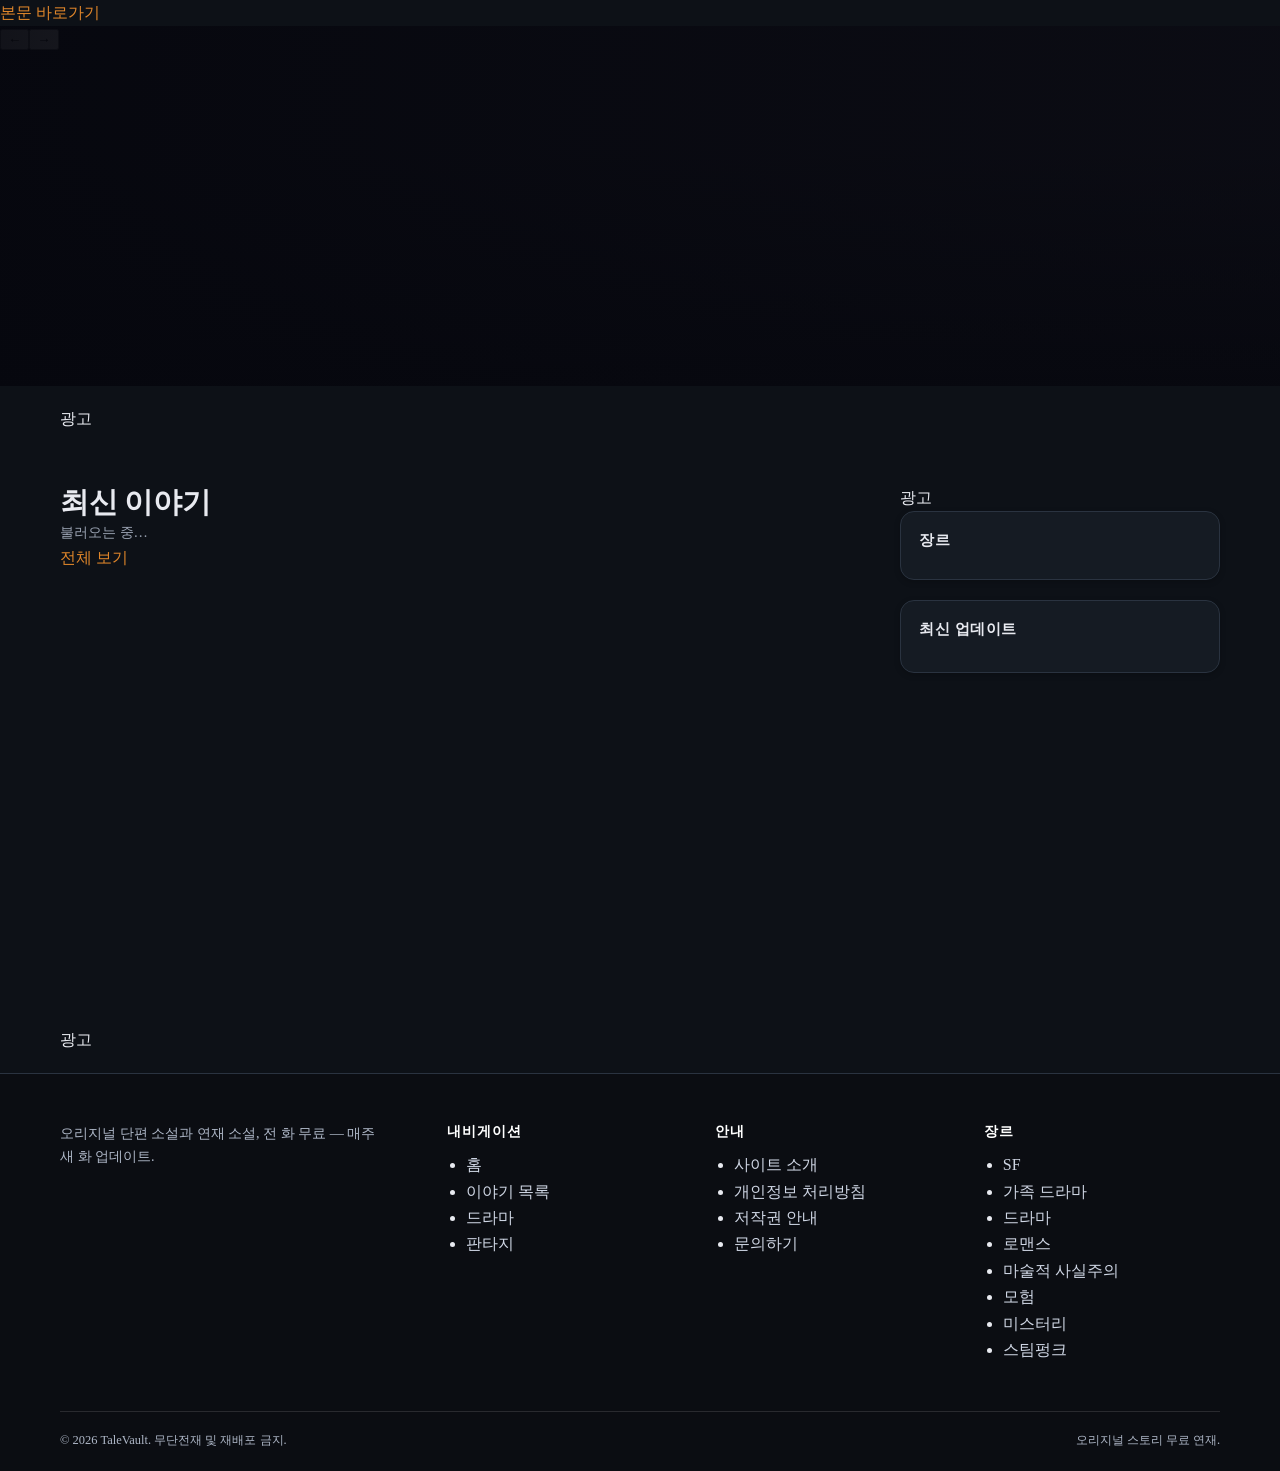
==== index.html @ a859aac4 "Add files via upload" ====
<!DOCTYPE html>
<html lang="ko">
<head>
<meta charset="utf-8">
<meta name="viewport" content="width=device-width, initial-scale=1">
<title>TaleVault — 오리지널 이야기 무료 연재</title>
<meta name="description" content="TaleVault는 오리지널 단편 소설과 연재 소설을 모은 독립 도서관입니다. 모든 작품은 TaleVault를 위해 집필되어 이곳에서 먼저, 전 화 무료로 공개됩니다.">
<meta name="keywords" content="talevault, talevault.mkm.fan, 무료 소설, 단편 소설, 연재 소설, 이야기 읽기, 오리지널 스토리">
<link rel="canonical" href="https://talevault.mkm.fan/index.html">
<link rel="alternate" hreflang="ko" href="https://talevault.mkm.fan/index.html">
<meta name="robots" content="index, follow, max-image-preview:large">
<meta property="og:type" content="website">
<meta property="og:site_name" content="TaleVault">
<meta property="og:title" content="TaleVault — 오리지널 이야기 무료 연재">
<meta property="og:description" content="TaleVault는 오리지널 단편 소설과 연재 소설을 모은 독립 도서관입니다. 모든 작품은 TaleVault를 위해 집필되어 이곳에서 먼저, 전 화 무료로 공개됩니다.">
<meta property="og:url" content="https://talevault.mkm.fan/index.html">
<meta property="og:locale" content="ko_KR">
<meta name="twitter:card" content="summary_large_image">
<meta name="twitter:title" content="TaleVault — 오리지널 이야기 무료 연재">
<meta name="twitter:description" content="TaleVault는 오리지널 단편 소설과 연재 소설을 모은 독립 도서관입니다. 모든 작품은 TaleVault를 위해 집필되어 이곳에서 먼저, 전 화 무료로 공개됩니다.">
<link rel="icon" type="image/png" href="/favicon.png">
<link rel="preconnect" href="https://pagead2.googlesyndication.com" crossorigin>
<link rel="stylesheet" href="/assets/css/mkm.css">
<script>window.mkmPageAds = { header: false, sidebar: false, inReader: false, footer: false };</script>
<script type="application/ld+json">{"@context": "https://schema.org", "@graph": [{"@type": "WebSite", "name": "TaleVault", "url": "https://talevault.mkm.fan", "inLanguage": "ko", "potentialAction": {"@type": "SearchAction", "target": "https://talevault.mkm.fan/search.html?s={query}", "query-input": "required name=query"}}, {"@type": "ItemList", "name": "최신 이야기", "itemListOrder": "https://schema.org/ItemListOrderDescending", "itemListElement": [{"@type": "ListItem", "position": 1, "url": "https://talevault.mkm.fan/story.html?id=lighthouse-worlds-end", "name": "세상 끝의 등대"}, {"@type": "ListItem", "position": 2, "url": "https://talevault.mkm.fan/story.html?id=clockwork-sparrow", "name": "태엽 참새"}, {"@type": "ListItem", "position": 3, "url": "https://talevault.mkm.fan/story.html?id=tea-shop-marigold", "name": "마리골드 골목의 마지막 다방"}, {"@type": "ListItem", "position": 4, "url": "https://talevault.mkm.fan/story.html?id=static-between-stars", "name": "별 사이의 잡음"}, {"@type": "ListItem", "position": 5, "url": "https://talevault.mkm.fan/story.html?id=cartographer-lost-things", "name": "잃어버린 것들의 지도 제작자"}, {"@type": "ListItem", "position": 6, "url": "https://talevault.mkm.fan/story.html?id=winters-borrowed-heart", "name": "겨울이 빌린 심장"}, {"@type": "ListItem", "position": 7, "url": "https://talevault.mkm.fan/story.html?id=ghost-frequency", "name": "유령 주파수"}, {"@type": "ListItem", "position": 8, "url": "https://talevault.mkm.fan/story.html?id=orchard-paper-cranes", "name": "종이 학의 과수원"}]}]}</script>
</head>
<body data-route="home">
<a class="mkm-skip" href="#main">본문 바로가기</a>
<main id="main">
<section class="mkm-hero"><div class="mkm-hero-slides" id="hero-slides"></div><div class="mkm-hero-copy"><div class="mkm-container"><div class="mkm-hero-text" id="hero-text"></div></div></div><div class="mkm-hero-nav"><button id="hero-prev" type="button">←</button><button id="hero-next" type="button">→</button><div class="mkm-hero-dots" id="hero-dots"></div></div></section>
<div class="mkm-ad-slot mkm-ad-header" id="ad-header"><div class="mkm-ad-inner"><span>광고</span></div></div>
<section class="mkm-container mkm-main">
<div class="mkm-layout">
<div class="mkm-main-col">
<section class="mkm-grid-section">
<div class="mkm-home-section-head"><div><h2 class="mkm-title">최신 이야기</h2><p class="mkm-subtitle" id="count-line">불러오는 중…</p></div><a class="mkm-viewall" href="search.html">전체 보기</a></div>
<div class="mkm-grid" id="grid"></div>
</section>
</div>
<aside class="mkm-sidebar">
<div class="mkm-ad-slot mkm-ad-sidebar" id="ad-sidebar"><div class="mkm-ad-inner"><span>광고</span></div></div>
<section class="mkm-widget"><h3 class="mkm-widget-title">장르</h3><ul class="mkm-genre-list" id="sidebar-genres"></ul></section>
<section class="mkm-widget"><h3 class="mkm-widget-title">최신 업데이트</h3><ul class="mkm-updates" id="sidebar-updates"></ul></section>
</aside>
</div>
</section>
<section class="mkm-section"><div class="mkm-container"><div class="mkm-home-feature" id="home-feature"></div></div></section>
<section class="mkm-section"><div class="mkm-container"><div class="mkm-home-reader" id="home-reader"></div></div></section>
<div class="mkm-ad-slot mkm-ad-footer" id="ad-footer"><div class="mkm-ad-inner"><span>광고</span></div></div>
</main>
<footer class="mkm-footer"><div class="mkm-container"><div class="mkm-footer-grid has-four">
<div class="mkm-footer-about"><div class="mkm-logo"><img src="/favicon.png" alt="홈"><span>TaleVault</span></div><p class="mkm-about-text">오리지널 이야기 보관소 — 단편과 연재 소설을 매일 무료로.</p></div>
<div class="mkm-footer-col"><h3>내비게이션</h3><ul><li><a href="/index.html">홈</a></li><li><a href="/search.html">이야기 목록</a></li><li><a href="/search.html?s=%EB%93%9C%EB%9D%BC%EB%A7%88">드라마</a></li><li><a href="/search.html?s=%ED%8C%90%ED%83%80%EC%A7%80">판타지</a></li></ul></div>
<div class="mkm-footer-col"><h3>안내</h3><ul><li><a href="/about.html">사이트 소개</a></li><li><a href="/privacy.html">개인정보 처리방침</a></li><li><a href="/dmca.html">저작권 안내</a></li><li><a href="/contact.html">문의하기</a></li></ul></div>
<div class="mkm-footer-col"><h3>장르</h3><ul class="mkm-footer-genres" id="footer-genres"></ul></div>
</div><div class="mkm-footer-bottom">© 2026 TaleVault. 무단전재 및 재배포 금지. <span>오리지널 스토리 무료 연재.</span></div></div></footer>
<script src="/assets/js/app.js?v=2"></script>
</body>
</html>
---- assets/css/mkm.css ----
/*
Theme Name: TaleVault
Theme URI: https://mkm.fan/
Author: Kashi Ahmer
Description: A fast, responsive one-page manga reading theme with a built-in admin panel, header, footer, logo, favicon, SEO and ad slots.
Version: 2.4.6
Requires at least: 6.0
Tested up to: 6.7
Requires PHP: 7.4
License: GNU General Public License v2 or later
License URI: https://www.gnu.org/licenses/gpl-2.0.html
Text Domain: mkm-manga-pro
Tags: custom-menu, custom-logo, featured-images, translation-ready
Site: MKM.FAN
Copyright (c) 2026 Kashi Ahmer. Licensed under the GNU General Public License v2 or later.
*/

:root{--mkm-accent:#ff7a1a;--mkm-accent-2:#ffb347;--mkm-bg:#0b0d12;--mkm-surface:#12151d;--mkm-surface-2:#1a1f2b;--mkm-border:#262c3a;--mkm-text:#e8eaf0;--mkm-muted:#9aa3b2;--mkm-header:#0b0d12;--mkm-footer:#0b0d12;--mkm-radius:14px;--mkm-container:1240px;--mkm-font:system-ui,-apple-system,"Segoe UI",Roboto,Arial,sans-serif}
*,*::before,*::after{box-sizing:border-box}
html{scroll-behavior:smooth}
body{margin:0;background:var(--mkm-bg);color:var(--mkm-text);font-family:var(--mkm-font);font-size:16px;line-height:1.65;-webkit-font-smoothing:antialiased}
img{max-width:100%;height:auto;display:block}
a{color:var(--mkm-accent);text-decoration:none;transition:color .2s}
a:hover{color:var(--mkm-accent-2)}
h1,h2,h3,h4{margin:0 0 .5em;line-height:1.25;font-weight:800;letter-spacing:-.01em}
p{margin:0 0 1em}
ul,ol{margin:0 0 1em;padding-left:1.2em}
.mkm-container{width:100%;max-width:var(--mkm-container);margin:0 auto;padding:0 20px}
.mkm-skip-link{position:absolute;left:-9999px;top:0;z-index:999;background:var(--mkm-accent);color:#0b0d12;padding:10px 16px;font-weight:700}
.mkm-skip-link:focus{left:0}
.mkm-btn{display:inline-flex;align-items:center;justify-content:center;gap:8px;padding:11px 22px;border-radius:999px;background:var(--mkm-accent);color:#0b0d12;font-weight:800;font-size:.92rem;border:0;cursor:pointer;transition:transform .2s,background .2s}
.mkm-btn:hover{background:var(--mkm-accent-2);color:#0b0d12;transform:translateY(-1px)}
.mkm-btn-ghost{background:transparent;color:var(--mkm-text);border:1px solid var(--mkm-border)}
.mkm-btn-ghost:hover{background:var(--mkm-surface-2);color:var(--mkm-text)}
.mkm-btn-sm{padding:8px 16px;font-size:.82rem}
.mkm-header{background:var(--mkm-header);border-bottom:1px solid var(--mkm-border)}
.mkm-header.is-sticky{position:sticky;top:0;z-index:50}
.mkm-topbar{background:var(--mkm-surface);border-bottom:1px solid var(--mkm-border);font-size:.78rem;color:var(--mkm-muted)}
.mkm-topbar-inner{display:flex;justify-content:space-between;align-items:center;min-height:34px;gap:12px}
.mkm-header-inner{display:flex;align-items:center;justify-content:space-between;gap:20px;min-height:72px}
.mkm-brand{display:flex;align-items:center;min-width:0}
.mkm-logo,.mkm-footer-logo{display:inline-flex;align-items:center;gap:10px;color:var(--mkm-text);font-weight:900;font-size:1.3rem;letter-spacing:-.02em}
.mkm-logo:hover,.mkm-footer-logo:hover{color:var(--mkm-text)}
.mkm-logo img,.mkm-footer-logo img{max-height:48px;width:auto}
.mkm-logo-mark{display:grid;place-items:center;width:38px;height:38px;border-radius:10px;background:linear-gradient(135deg,var(--mkm-accent),var(--mkm-accent-2));color:#0b0d12;font-size:1.1rem;font-weight:900}
.mkm-logo-text{white-space:nowrap;overflow:hidden;text-overflow:ellipsis;max-width:240px}
.mkm-custom-logo img{max-height:48px;width:auto}
.mkm-nav{display:flex;align-items:center}
.mkm-menu{display:flex;align-items:center;gap:2px;list-style:none;margin:0;padding:0}
.mkm-menu li{position:relative}
.mkm-menu a{display:block;padding:9px 12px;color:var(--mkm-muted);font-weight:600;font-size:.9rem;border-radius:8px}
.mkm-menu a:hover,.mkm-menu .current-menu-item>a{color:var(--mkm-text);background:var(--mkm-surface-2)}
.mkm-header-actions{display:flex;align-items:center;gap:10px}
.mkm-search{display:flex;align-items:center;gap:6px;background:var(--mkm-surface-2);border:1px solid var(--mkm-border);border-radius:999px;padding:4px 6px 4px 12px}
.mkm-search input{border:0;background:transparent;outline:0;font:inherit;font-size:.85rem;color:var(--mkm-text);width:150px}
.mkm-search button{border:0;background:var(--mkm-accent);color:#0b0d12;border-radius:999px;width:28px;height:28px;cursor:pointer;font-size:.8rem}
.mkm-menu-toggle{display:none;align-items:center;gap:8px;background:var(--mkm-surface-2);border:1px solid var(--mkm-border);color:var(--mkm-text);padding:8px 12px;border-radius:10px;font-weight:700;cursor:pointer}
.mkm-menu-toggle-icon{display:inline-block;width:16px;height:2px;background:currentColor;position:relative}
.mkm-menu-toggle-icon::before,.mkm-menu-toggle-icon::after{content:"";position:absolute;left:0;width:16px;height:2px;background:currentColor}
.mkm-menu-toggle-icon::before{top:-5px}.mkm-menu-toggle-icon::after{top:5px}
.mkm-mobile-menu{display:none;border-top:1px solid var(--mkm-border);background:var(--mkm-surface)}
.mkm-mobile-menu.is-open{display:block}
.mkm-mobile-nav{list-style:none;margin:0;padding:10px 0}
.mkm-mobile-nav a{display:block;padding:12px 4px;color:var(--mkm-text);font-weight:600;border-bottom:1px solid var(--mkm-border)}
.mkm-main{min-height:50vh}
.mkm-hero{position:relative;background-size:cover;background-position:center;overflow:hidden;border-bottom:1px solid var(--mkm-border)}
.mkm-hero::before{content:"";position:absolute;inset:0;background:linear-gradient(90deg,rgba(11,13,18,.97) 0%,rgba(11,13,18,.85) 45%,rgba(11,13,18,.35) 100%)}
.mkm-hero-inner{position:relative;display:grid;grid-template-columns:1.1fr .9fr;gap:32px;align-items:center;padding:clamp(40px,6vw,80px) 20px}
.mkm-hero-content{max-width:620px}
.mkm-hero-badge{display:inline-flex;align-items:center;gap:6px;padding:5px 12px;border-radius:999px;background:rgba(255,122,26,.12);border:1px solid rgba(255,122,26,.35);color:var(--mkm-accent-2);font-size:.75rem;font-weight:800;text-transform:uppercase;letter-spacing:.08em;margin-bottom:14px}
.mkm-hero h1{font-size:clamp(1.8rem,4vw,3rem);margin-bottom:12px}
.mkm-hero p{color:var(--mkm-muted);font-size:1.02rem;max-width:560px}
.mkm-hero-actions{display:flex;flex-wrap:wrap;gap:10px;margin-top:20px}
.mkm-hero-art{border-radius:16px;overflow:hidden;box-shadow:0 12px 30px rgba(0,0,0,.35);aspect-ratio:16/9;background:var(--mkm-surface-2)}
.mkm-hero-art img{width:100%;height:100%;object-fit:cover}
.mkm-layout{display:grid;grid-template-columns:1fr 320px;gap:28px;padding:32px 0}
.mkm-section{margin-bottom:32px}
.mkm-section-head{display:flex;align-items:flex-end;justify-content:space-between;gap:16px;margin-bottom:16px}
.mkm-title{font-size:clamp(1.3rem,2.5vw,1.8rem);margin:0}
.mkm-subtitle{color:var(--mkm-muted);font-size:.9rem;margin:0}
.mkm-grid{display:grid;grid-template-columns:repeat(4,1fr);gap:18px}
.mkm-card{background:var(--mkm-surface);border:1px solid var(--mkm-border);border-radius:var(--mkm-radius);overflow:hidden;box-shadow:0 2px 6px rgba(0,0,0,.2);transition:transform .2s,box-shadow .2s}
.mkm-card:hover{transform:translateY(-3px);box-shadow:0 10px 24px rgba(0,0,0,.35)}
.mkm-card-cover{position:relative;aspect-ratio:3/4;background:var(--mkm-surface-2);overflow:hidden}
.mkm-card-cover img{width:100%;height:100%;object-fit:cover;transition:transform .3s}
.mkm-card:hover .mkm-card-cover img{transform:scale(1.04)}
.mkm-card-chapter{position:absolute;left:8px;bottom:8px;background:rgba(11,13,18,.85);color:#fff;font-size:.7rem;font-weight:700;padding:3px 8px;border-radius:999px}
.mkm-card-body{padding:12px}
.mkm-card-title{font-size:.92rem;font-weight:700;margin:0 0 6px;line-height:1.35;display:-webkit-box;-webkit-line-clamp:2;-webkit-box-orient:vertical;overflow:hidden}
.mkm-card-title a{color:var(--mkm-text)}
.mkm-card-title a:hover{color:var(--mkm-accent)}
.mkm-card-genres{display:flex;flex-wrap:wrap;gap:4px;margin-bottom:8px}
.mkm-genre{display:inline-block;background:var(--mkm-surface-2);border:1px solid var(--mkm-border);color:var(--mkm-muted);font-size:.68rem;font-weight:600;padding:2px 7px;border-radius:999px}
.mkm-genre:hover{color:var(--mkm-accent);border-color:var(--mkm-accent)}
.mkm-card-meta{display:flex;justify-content:space-between;align-items:center;font-size:.72rem;color:var(--mkm-muted)}
.mkm-card-link{color:var(--mkm-accent);font-weight:700}
.mkm-sidebar{min-width:0}
.mkm-widget{background:var(--mkm-surface);border:1px solid var(--mkm-border);border-radius:var(--mkm-radius);padding:18px;margin-bottom:20px;box-shadow:0 2px 6px rgba(0,0,0,.2)}
.mkm-widget-title{font-size:.95rem;font-weight:800;margin:0 0 12px;color:var(--mkm-text);text-transform:uppercase;letter-spacing:.04em}
.mkm-genre-list{list-style:none;margin:0;padding:0;display:flex;flex-wrap:wrap;gap:6px}
.mkm-genre-list a{display:inline-block;background:var(--mkm-surface-2);border:1px solid var(--mkm-border);color:var(--mkm-muted);font-size:.75rem;font-weight:600;padding:4px 10px;border-radius:999px}
.mkm-genre-list a:hover{color:var(--mkm-accent);border-color:var(--mkm-accent)}
.mkm-latest-list{list-style:none;margin:0;padding:0}
.mkm-latest-list li{display:flex;gap:10px;padding:8px 0;border-bottom:1px solid var(--mkm-border)}
.mkm-latest-list li:last-child{border-bottom:0}
.mkm-latest-list img{width:44px;height:58px;object-fit:cover;border-radius:6px;flex-shrink:0}
.mkm-latest-list .t{font-size:.8rem;font-weight:700;line-height:1.3;margin:0 0 2px}
.mkm-latest-list .t a{color:var(--mkm-text)}
.mkm-latest-list .t a:hover{color:var(--mkm-accent)}
.mkm-latest-list .c{font-size:.7rem;color:var(--mkm-muted)}
.mkm-footer{background:var(--mkm-footer);border-top:1px solid var(--mkm-border);padding:48px 0 20px}
.mkm-footer a{color:#cfd6e4}
.mkm-footer a:hover{color:#fff}
.mkm-footer-grid{display:grid;grid-template-columns:1.4fr 1fr 1fr 1.2fr;gap:32px}
.mkm-footer-grid.has-single-menu{grid-template-columns:1.4fr 1fr 1.2fr}
.mkm-footer-about{color:#aeb7c7;font-size:.88rem;max-width:320px}
.mkm-footer-col h3{font-size:.9rem;text-transform:uppercase;letter-spacing:.08em;color:#fff;margin-bottom:12px}
.mkm-footer-menu{list-style:none;margin:0;padding:0}
.mkm-footer-menu a{display:block;padding:5px 0;font-size:.88rem}
.mkm-social{display:flex;flex-wrap:wrap;gap:8px;margin-top:14px}
.mkm-social a{display:inline-flex;align-items:center;justify-content:center;padding:6px 12px;border-radius:999px;background:rgba(255,255,255,.08);border:1px solid rgba(255,255,255,.14);color:#cfd6e4;font-size:.72rem;font-weight:700}
.mkm-footer-bottom{display:flex;justify-content:space-between;gap:16px;flex-wrap:wrap;margin-top:32px;padding-top:18px;border-top:1px solid rgba(255,255,255,.12);font-size:.78rem;color:#aeb7c7}
.mkm-footer-bottom p{margin:0}
.mkm-back-to-top{position:fixed;right:18px;bottom:18px;z-index:60;width:42px;height:42px;border-radius:50%;border:1px solid var(--mkm-border);background:var(--mkm-surface);color:var(--mkm-text);font-size:1.1rem;cursor:pointer;opacity:0;visibility:hidden;transform:translateY(10px);transition:.2s;box-shadow:0 4px 12px rgba(0,0,0,.3)}
.mkm-back-to-top.is-visible{opacity:1;visibility:visible;transform:none}
.mkm-back-to-top:hover{background:var(--mkm-accent);color:#0b0d12}
.mkm-page{padding:32px 0}
.mkm-entry{max-width:860px;margin:0 auto;background:var(--mkm-surface);border:1px solid var(--mkm-border);border-radius:var(--mkm-radius);padding:28px;box-shadow:0 2px 6px rgba(0,0,0,.2)}
.mkm-entry-header h1{font-size:clamp(1.6rem,3.5vw,2.2rem);margin-bottom:16px}
.mkm-entry-content{font-size:1rem;color:var(--mkm-text)}
.mkm-entry-content a{color:var(--mkm-accent)}
.mkm-entry-content img{border-radius:8px}
.mkm-entry-content h2,.mkm-entry-content h3{margin-top:1.4em}
.mkm-entry-content blockquote{border-left:3px solid var(--mkm-accent);margin:1.2em 0;padding:8px 0 8px 18px;color:var(--mkm-muted)}
.mkm-entry-content code{background:var(--mkm-surface-2);padding:2px 6px;border-radius:6px;font-size:.9em}
.mkm-entry-content pre{background:var(--mkm-surface-2);padding:16px;border-radius:10px;overflow:auto}
.mkm-single{display:grid;grid-template-columns:280px 1fr;gap:28px;align-items:start}
.mkm-cover{border-radius:var(--mkm-radius);overflow:hidden;box-shadow:0 8px 24px rgba(0,0,0,.35);background:var(--mkm-surface-2)}
.mkm-cover img{width:100%;height:auto}
.mkm-info h1{font-size:clamp(1.5rem,3vw,2.2rem);margin-bottom:8px}
.mkm-info .alt{font-size:.85rem;color:var(--mkm-muted);margin-bottom:14px}
.mkm-meta{display:flex;flex-wrap:wrap;gap:8px;margin-bottom:16px}
.mkm-meta-item{background:var(--mkm-surface);border:1px solid var(--mkm-border);border-radius:8px;padding:5px 10px;font-size:.75rem;color:var(--mkm-muted)}
.mkm-meta-item b{color:var(--mkm-text)}
.mkm-description{background:var(--mkm-surface);border:1px solid var(--mkm-border);border-radius:var(--mkm-radius);padding:20px;margin-top:16px;box-shadow:0 2px 6px rgba(0,0,0,.2)}
.mkm-description h3{font-size:1rem;margin-bottom:8px}
.mkm-description p{font-size:.9rem;color:var(--mkm-muted);margin:0}
.mkm-chapter-list{background:var(--mkm-surface);border:1px solid var(--mkm-border);border-radius:var(--mkm-radius);overflow:hidden;box-shadow:0 2px 6px rgba(0,0,0,.2)}
.mkm-chapter-list-head{display:flex;justify-content:space-between;align-items:center;padding:14px 18px;border-bottom:1px solid var(--mkm-border);background:var(--mkm-surface-2)}
.mkm-chapter-list-head h3{margin:0;font-size:.95rem}
.mkm-chapter-list-head span{font-size:.75rem;color:var(--mkm-muted)}
.mkm-chapter-list ul{list-style:none;margin:0;padding:0;max-height:420px;overflow:auto}
.mkm-chapter-list li{border-bottom:1px solid var(--mkm-border)}
.mkm-chapter-list li:last-child{border-bottom:0}
.mkm-chapter-list a{display:flex;justify-content:space-between;gap:12px;padding:10px 18px;font-size:.85rem;color:var(--mkm-text)}
.mkm-chapter-list a:hover{background:var(--mkm-surface-2);color:var(--mkm-accent)}
.mkm-chapter-list .num{font-weight:700;color:var(--mkm-accent);min-width:64px}
.mkm-chapter-list .date{font-size:.72rem;color:var(--mkm-muted)}
.mkm-reader{max-width:900px;margin:0 auto}
.mkm-reader-head{display:flex;justify-content:space-between;align-items:center;gap:16px;margin-bottom:16px;flex-wrap:wrap}
.mkm-reader-head h1{font-size:1.3rem;margin:0}
.mkm-reader-images{background:var(--mkm-surface);border:1px solid var(--mkm-border);border-radius:var(--mkm-radius);padding:10px;box-shadow:0 2px 6px rgba(0,0,0,.2)}
.mkm-reader-images img{width:100%;height:auto;margin:0 auto 10px;border-radius:6px}
.mkm-reader-nav{display:flex;justify-content:space-between;gap:12px;margin-top:16px;flex-wrap:wrap}
.mkm-pagination{display:flex;justify-content:center;gap:6px;margin-top:24px;flex-wrap:wrap}
.mkm-pagination .page-numbers{display:inline-flex;align-items:center;justify-content:center;min-width:36px;height:36px;padding:0 10px;border-radius:8px;background:var(--mkm-surface);border:1px solid var(--mkm-border);color:var(--mkm-muted);font-size:.85rem;font-weight:600}
.mkm-pagination .page-numbers.current{background:var(--mkm-accent);border-color:var(--mkm-accent);color:#0b0d12}
.mkm-404{max-width:600px;margin:0 auto;text-align:center;padding:60px 0;background:var(--mkm-surface);border:1px solid var(--mkm-border);border-radius:var(--mkm-radius);box-shadow:0 2px 6px rgba(0,0,0,.2)}
.mkm-404-code{display:block;font-size:clamp(4rem,12vw,8rem);font-weight:900;line-height:1;background:linear-gradient(135deg,var(--mkm-accent),var(--mkm-accent-2));-webkit-background-clip:text;background-clip:text;color:transparent;margin-bottom:10px}
.mkm-404 h1{font-size:clamp(1.6rem,4vw,2.2rem)}
.mkm-404 p{color:var(--mkm-muted)}
.mkm-comments{max-width:860px;margin:32px auto 0;background:var(--mkm-surface);border:1px solid var(--mkm-border);border-radius:var(--mkm-radius);padding:24px;box-shadow:0 2px 6px rgba(0,0,0,.2)}
.comments-title,.comment-reply-title{font-size:1.3rem;margin-bottom:14px;color:var(--mkm-text)}
.comment-list{list-style:none;margin:0 0 24px;padding:0}
.comment-list .comment{padding:16px 0;border-bottom:1px solid var(--mkm-border)}
.comment-list .comment-body{display:flex;flex-wrap:wrap;gap:12px}
.comment-list .comment-author{display:block;font-weight:700;color:var(--mkm-text);margin:0}
.comment-list .comment-author .avatar{margin-right:8px;border-radius:50%}
.comment-list .comment-meta{font-size:.8rem;color:var(--mkm-muted);margin:0}
.comment-list .comment-content{width:100%;color:var(--mkm-text);font-size:.95rem}
.comment-list .comment-content p{margin:0 0 .8em}
.comment-list .reply{margin-top:8px}
.comment-list .comment-reply-link{color:var(--mkm-accent);font-weight:700;font-size:.8rem}
.comment-form{display:grid;gap:14px;margin-top:20px}
.comment-form p{margin:0;display:grid;gap:6px}
.comment-form label{display:block;font-size:.85rem;font-weight:700;color:var(--mkm-text)}
.comment-form input[type="text"],.comment-form input[type="email"],.comment-form input[type="url"],.comment-form textarea{width:100%;padding:12px 14px;border-radius:10px;border:1px solid var(--mkm-border);background:var(--mkm-surface-2);color:var(--mkm-text);font:inherit;font-size:.95rem}
.comment-form input[type="text"]:focus,.comment-form input[type="email"]:focus,.comment-form input[type="url"]:focus,.comment-form textarea:focus{outline:2px solid var(--mkm-accent);outline-offset:1px;border-color:transparent}
.comment-form .comment-form-cookies-consent{display:flex;align-items:flex-start;gap:8px;font-size:.8rem;color:var(--mkm-muted)}
.comment-form .comment-form-cookies-consent input{margin-top:3px}
.comment-form .form-submit{justify-self:start}
.comment-form .submit{display:inline-flex;align-items:center;justify-content:center;padding:12px 24px;border-radius:999px;background:var(--mkm-accent);color:#0b0d12;font-weight:800;font-size:.95rem;border:0;cursor:pointer;transition:transform .2s,background .2s}
.comment-form .submit:hover{background:var(--mkm-accent-2);color:#0b0d12;transform:translateY(-2px)}
.comment-notes,.form-allowed-tags,.logged-in-as{font-size:.8rem;color:var(--mkm-muted)}
.comment-notes a,.form-allowed-tags a,.logged-in-as a{color:var(--mkm-accent)}
.comment-respond{margin-top:32px}
.comment-reply-title{font-size:1.2rem;margin-bottom:12px}
.comment-reply-title small{font-size:.75rem;color:var(--mkm-muted);margin-left:8px}
.comment-reply-link{color:var(--mkm-accent);font-weight:700}
.comment-navigation{display:flex;justify-content:space-between;gap:12px;margin:20px 0;font-size:.85rem}
.comment-navigation a{color:var(--mkm-accent);font-weight:700}
.comment-list .comment.bypostauthor{background:rgba(255,122,26,.06);border-radius:10px;padding:16px}
.mkm-ad{margin:20px 0;text-align:center;background:var(--mkm-surface);border:1px dashed var(--mkm-border);border-radius:var(--mkm-radius);padding:14px}
.mkm-ad-label{display:block;font-size:.62rem;text-transform:uppercase;letter-spacing:.14em;color:var(--mkm-muted);margin-bottom:6px}
.mkm-ad iframe,.mkm-ad img{max-width:100%}
.mkm-empty{text-align:center;color:var(--mkm-muted);padding:40px 20px;background:var(--mkm-surface);border:1px dashed var(--mkm-border);border-radius:var(--mkm-radius)}
.mkm-breadcrumb{display:flex;flex-wrap:wrap;gap:6px;font-size:.78rem;color:var(--mkm-muted);margin-bottom:16px}
.mkm-breadcrumb a{color:var(--mkm-muted)}
.mkm-breadcrumb a:hover{color:var(--mkm-accent)}
.mkm-breadcrumb span{color:var(--mkm-text);font-weight:600}
.mkm-downloaded-images{display:flex;flex-wrap:wrap;justify-content:center;align-items:center;gap:16px;margin:24px 0;padding:0;text-align:center}
.mkm-downloaded-images .mkm-downloaded-image{display:block;width:auto!important;max-width:100%!important;height:auto!important;margin:0 auto;border-radius:10px;border:1px solid var(--mkm-border);box-shadow:0 4px 18px rgba(0,0,0,.3);background:var(--mkm-surface-2)}
.mkm-downloaded-images .mkm-downloaded-image:hover{transform:translateY(-2px);box-shadow:0 8px 24px rgba(0,0,0,.4)}
.screen-reader-text{position:absolute!important;width:1px;height:1px;padding:0;margin:-1px;overflow:hidden;clip:rect(0,0,0,0);white-space:nowrap;border:0}
@media(max-width:1024px){.mkm-grid{grid-template-columns:repeat(3,1fr)}.mkm-layout{grid-template-columns:1fr}.mkm-sidebar{order:2}.mkm-nav{display:none}.mkm-menu-toggle{display:inline-flex}.mkm-search input{width:110px}}
@media(max-width:768px){.mkm-footer-grid.has-single-menu{grid-template-columns:1fr 1fr}.mkm-grid{grid-template-columns:repeat(2,1fr)}.mkm-hero-inner{grid-template-columns:1fr}.mkm-hero-art{order:-1}.mkm-single{grid-template-columns:1fr}.mkm-cover{max-width:260px}.mkm-footer-grid{grid-template-columns:1fr 1fr}.mkm-search{display:none}}
@media(max-width:560px){.mkm-footer-grid.has-single-menu{grid-template-columns:1fr}.mkm-grid{grid-template-columns:repeat(2,1fr);gap:12px}.mkm-card-body{padding:10px}.mkm-card-title{font-size:.85rem}.mkm-footer-grid{grid-template-columns:1fr}.mkm-header-actions .mkm-btn{display:none}.mkm-topbar-year{display:none}.mkm-entry{padding:18px}.mkm-comments{padding:18px}.mkm-downloaded-images{gap:10px;margin:18px 0}}

/* Homepage slider. Hidden slides remain hidden even when other styles are present. */
.mkm-hero-slide[hidden], .mkm-slider-controls[hidden]{display:none!important}
.mkm-hero-slider{position:relative}
.mkm-hero-slide h2{font-size:clamp(1.8rem,4vw,3rem);margin-bottom:12px}
.mkm-slider-controls{position:absolute;right:max(20px,calc((100% - var(--mkm-container))/2 + 20px));bottom:20px;z-index:2;display:flex;gap:8px}
.mkm-slider-controls button{background:var(--mkm-surface);color:var(--mkm-text);border:1px solid var(--mkm-border);border-radius:50%;width:42px;height:42px;font-size:1.25rem;cursor:pointer}
.mkm-slider-controls button:focus-visible{outline:2px solid var(--mkm-accent);outline-offset:3px}

/* Reference-inspired homepage: all imagery and copy come from the site's settings. */
.mkm-header{border:0;background:transparent}
.mkm-header-inner{margin-top:16px;background:var(--mkm-header);border:1px solid var(--mkm-border);border-radius:16px;min-height:70px;box-shadow:0 8px 30px rgba(0,0,0,.22)}
.mkm-logo-text{color:#9e75ff;background:linear-gradient(100deg,#9053ff,#12d4e7);background-clip:text;-webkit-background-clip:text;-webkit-text-fill-color:transparent;max-width:350px}
.mkm-nav a{color:var(--mkm-text)}
.mkm-hero-slider{max-width:calc(var(--mkm-container) - 40px);margin:28px auto 0;border-radius:16px;overflow:hidden;border:1px solid var(--mkm-border)}
.mkm-hero{border:0;min-height:360px;background-color:#12121b}
.mkm-hero::before{background:linear-gradient(90deg,rgba(6,7,14,.95),rgba(7,8,15,.75) 68%,rgba(7,8,15,.62)),linear-gradient(0deg,#080910,transparent 65%)}
.mkm-hero-inner{min-height:360px;grid-template-columns:1fr;justify-content:center;padding:32px clamp(24px,8vw,120px);gap:32px}
.mkm-hero.has-cover .mkm-hero-inner{grid-template-columns:minmax(150px,235px) minmax(0,1fr)}
.mkm-hero-cover{position:relative;max-width:235px;aspect-ratio:2/3;border-radius:12px;overflow:hidden;border:1px solid rgba(255,255,255,.15);box-shadow:0 15px 45px rgba(103,59,210,.4)}
.mkm-hero-cover img{height:100%;width:100%;object-fit:cover}
.mkm-hero-content{max-width:680px}
.mkm-hero h1,.mkm-hero h2{font-size:clamp(1.65rem,3.4vw,2.8rem);color:#fff}
.mkm-hero .mkm-badge{color:#19d7e8;background:none;border:0;padding:0;text-transform:uppercase;letter-spacing:.06em}
.mkm-hero .mkm-btn:not(.mkm-btn-ghost){color:#fff;background:linear-gradient(100deg,#8546f2,#0fc9df)}
.mkm-hero .mkm-btn-ghost{background:rgba(255,255,255,.05);color:#fff;border-color:rgba(255,255,255,.18)}
.mkm-hero .mkm-stats{margin-top:20px}
.mkm-feature-layout{padding:36px 0 20px;align-items:start}
.mkm-feature-card{border:1px solid var(--mkm-border);background:var(--mkm-surface);border-radius:16px;padding:clamp(20px,3vw,32px);min-width:0}
.mkm-feature-card h2{font-size:1.2rem;color:#fff}
.mkm-feature-card .mkm-entry-content{color:#d5d6df}
.mkm-feature-genres{display:flex;gap:7px;flex-wrap:wrap;margin-top:20px}
.mkm-feature-genres .mkm-genre{color:#e7daff;background:rgba(133,70,242,.23);border-color:rgba(133,70,242,.25)}
.mkm-feature-meta{display:grid;grid-template-columns:repeat(4,minmax(0,1fr));gap:16px;margin:24px 0 0;border-top:1px solid var(--mkm-border);padding-top:20px;font-size:.84rem}
.mkm-feature-meta dt{color:var(--mkm-muted)}
.mkm-feature-meta dd{margin:4px 0 0;font-weight:700;overflow-wrap:anywhere}
.mkm-latest-full{grid-template-columns:minmax(0,1fr)}
.mkm-home-reader{padding-top:30px;padding-bottom:30px}
.mkm-home-reader-title{text-align:center;margin-bottom:24px}
.mkm-home-reader-title span{font-size:.7rem;color:var(--mkm-muted);text-transform:uppercase;letter-spacing:.08em;font-weight:700}
.mkm-home-reader-title h2{margin:6px 0 0;font-size:1.45rem}
.mkm-home-reader-title p{color:var(--mkm-muted);font-size:.86rem;margin:0}
.mkm-home-reader .mkm-reader-images{max-width:900px;margin:0 auto;background:none;border:0;border-radius:0;box-shadow:none;padding:0}
.mkm-home-reader .mkm-reader-images img{width:100%;height:auto;margin:0 auto;border-radius:0}
.mkm-home-reader .mkm-reader-images img:first-child{border-radius:8px 8px 0 0}
.mkm-home-reader-link{text-align:center;margin:16px 0 0}
.mkm-home-content .mkm-entry{max-width:none}
@media(max-width:768px){
 .mkm-header-inner{margin-top:8px;border-radius:12px;gap:10px}
 .mkm-logo-text{max-width:180px;font-size:1rem}
 .mkm-hero-slider{margin:16px 20px 0}
 .mkm-hero,.mkm-hero-inner{min-height:0}
 .mkm-hero-inner{padding:30px 22px 64px}
 .mkm-hero.has-cover .mkm-hero-inner{grid-template-columns:minmax(100px,150px) minmax(0,1fr);gap:18px}
 .mkm-hero p{font-size:.9rem}
 .mkm-feature-meta{grid-template-columns:repeat(2,minmax(0,1fr))}
}
@media(max-width:460px){.mkm-hero.has-cover .mkm-hero-inner{grid-template-columns:1fr}.mkm-hero-cover{width:150px}.mkm-header-actions .mkm-btn{display:none}}

/* Core editor, caption, alignment and gallery support. */
.wp-caption{max-width:100%;margin:1em 0}.wp-caption-text,.gallery-caption{font-size:.85rem;color:var(--mkm-muted);text-align:center}
.alignleft{float:left;margin:0 1.5em 1em 0}.alignright{float:right;margin:0 0 1em 1.5em}.aligncenter{display:block;margin:1em auto}
.sticky{outline:1px solid var(--mkm-border)}.mkm-entry-content::after{content:"";display:table;clear:both}
.wp-block-button.is-style-mkm-gradient .wp-block-button__link{background:linear-gradient(100deg,#8546f2,#0fc9df);color:#fff}
.mkm-page-links,.mkm-post-tags{margin:1.2em 0}.mkm-post-tags a{display:inline-block;padding:4px 10px;border-radius:999px;background:var(--mkm-surface-2);margin-right:6px}

/* Ad slots remain responsive; ad networks set their own creative dimensions. */
.mkm-ad{max-width:100%;overflow:hidden}.mkm-ad-header,.mkm-ad-home,.mkm-ad-index,.mkm-ad-footer{width:calc(100% - 40px);max-width:calc(var(--mkm-container) - 40px);margin:20px auto}
.mkm-reader-images .mkm-ad{max-width:900px;margin:18px auto}.mkm-ad-before_content,.mkm-ad-in_content,.mkm-ad-after_content{clear:both}

/* Keep the sticky navigation flush with the optional top bar. */
.mkm-header.is-sticky .mkm-header-inner{margin-top:0}
/* Keep the sticky header below the WordPress toolbar while logged in. */
@media (min-width:783px){.admin-bar .mkm-header.is-sticky{top:32px}}
@media (min-width:601px) and (max-width:782px){.admin-bar .mkm-header.is-sticky{top:46px}}

/* Primary menu dropdowns. They overlay the page instead of stretching the header. */
.mkm-menu li.mkm-has-submenu{display:flex;align-items:center}
.mkm-menu .sub-menu{display:none;position:absolute;top:100%;left:0;z-index:70;min-width:220px;max-width:min(320px,90vw);margin:0;padding:7px;list-style:none;background:var(--mkm-surface);border:1px solid var(--mkm-border);border-radius:12px;box-shadow:0 12px 30px rgba(0,0,0,.4)}
.mkm-menu .sub-menu .sub-menu{top:0;left:100%}
.mkm-menu .sub-menu li>a{flex:1;min-width:0;white-space:normal}
.mkm-menu li:hover>.sub-menu,.mkm-menu li:focus-within>.sub-menu{display:block}
.mkm-menu .sub-menu[hidden],.mkm-mobile-nav .sub-menu[hidden]{display:none!important}
.mkm-menu .mkm-has-submenu>a{padding-right:4px}
.mkm-submenu-toggle{display:inline-flex;align-items:center;justify-content:center;flex:0 0 auto;width:36px;height:38px;padding:0;border:0;border-radius:8px;color:var(--mkm-text);background:transparent;cursor:pointer;font:inherit}
.mkm-submenu-toggle::after{content:"";width:7px;height:7px;border-right:2px solid currentColor;border-bottom:2px solid currentColor;transform:translateY(-2px) rotate(45deg)}
.mkm-submenu-toggle:hover{background:var(--mkm-surface-2)}
.mkm-submenu-toggle:focus-visible,.mkm-menu-label:focus-visible{outline:2px solid var(--mkm-accent);outline-offset:2px}
.mkm-menu-label{display:block;min-width:0;padding:9px 4px 9px 12px;border:0;border-radius:8px;background:transparent;color:var(--mkm-text);font:inherit;font-size:.9rem;font-weight:600;text-align:left;cursor:pointer}
.mkm-mobile-menu{max-height:calc(100vh - 110px);overflow-y:auto}
.mkm-mobile-nav li{position:relative}
.mkm-mobile-nav li.mkm-has-submenu{display:flex;align-items:center;flex-wrap:wrap}
.mkm-mobile-nav li.mkm-has-submenu>a,.mkm-mobile-nav .mkm-menu-label{flex:1;min-width:0}
.mkm-mobile-nav .mkm-menu-label{padding:12px 4px;border-bottom:1px solid var(--mkm-border);border-radius:0}
.mkm-mobile-nav .sub-menu{flex:0 0 100%;width:100%;list-style:none;margin:0;padding:0 0 0 18px;border-left:1px solid var(--mkm-border)}

/* Prevent multi-word desktop menu items being squeezed into tall, broken lines. */
.mkm-nav{min-width:0}
.mkm-menu{width:max-content}
.mkm-menu>li{flex-shrink:0}
.mkm-menu>li>a,.mkm-menu>li>.mkm-menu-label{white-space:nowrap}
.mkm-header-actions{flex-shrink:0}
@media(min-width:1025px){
 .mkm-header .mkm-logo-text{max-width:180px}
 .mkm-header.is-compact-menu .mkm-nav{display:none}
 .mkm-header.is-compact-menu .mkm-menu-toggle{display:inline-flex}
}
@media(min-width:1025px) and (max-width:1400px){.mkm-search input{width:110px}}

/* Responsive background and menu/search display. */
.mkm-hero{background-image:var(--mkm-hero-bg,none)}
@media(max-width:767px){.mkm-hero{background-image:var(--mkm-hero-bg-mobile,var(--mkm-hero-bg,none))}}
.mkm-mobile-menu .mkm-search{display:flex;margin:8px 0 14px;max-width:100%}
.mkm-mobile-menu .mkm-search input{flex:1;width:auto;min-width:0}
.mkm-footer-grid.has-no-menu{grid-template-columns:1.4fr 1.2fr}
.mkm-footer-top{display:inline-block;margin-left:16px}
@media(max-width:768px){.mkm-footer-grid.has-no-menu{grid-template-columns:1fr 1fr}}
@media(max-width:560px){.mkm-footer-grid.has-no-menu{grid-template-columns:1fr}}
.mkm-search-results{display:grid;gap:14px}
.mkm-search-result{padding:20px;border:1px solid var(--mkm-border);background:var(--mkm-surface);border-radius:14px}
.mkm-search-result h2{font-size:1.2rem;margin:5px 0 8px;overflow-wrap:anywhere}
.mkm-search-result h2 a{color:var(--mkm-text)}
.mkm-search-result h2 a:hover{color:var(--mkm-accent)}
.mkm-search-type{font-size:.75rem;font-weight:700;color:var(--mkm-muted);text-transform:uppercase;letter-spacing:.06em}
.mkm-search-excerpt{color:var(--mkm-muted);font-size:.9rem;overflow-wrap:anywhere}
.mkm-search-excerpt p{margin:0}

.mkm-section > .mkm-search{display:flex;max-width:420px}
.mkm-section > .mkm-search input{flex:1;min-width:0;width:auto}

.mkm-footer-menu .sub-menu{list-style:none;margin:0 0 4px;padding:0 0 0 14px;border-left:1px solid var(--mkm-border)}

/* Show the whole site title: allow it to wrap rather than truncate. */
.mkm-header .mkm-brand{flex:0 0 auto;max-width:min(410px,calc(100% - 120px))}
.mkm-header .mkm-logo,.mkm-footer-logo{max-width:100%;min-width:0}
.mkm-header .mkm-logo-text,.mkm-footer-logo .mkm-logo-text{max-width:none;min-width:0;white-space:normal;overflow:visible;text-overflow:clip;overflow-wrap:anywhere;line-height:1.2}
@media(max-width:560px){.mkm-header .mkm-brand{max-width:calc(100% - 100px)}}
@media(max-width:360px){.mkm-header .mkm-logo img{max-height:40px}.mkm-header .mkm-logo-text{font-size:.95rem}}
/* Keep a full site name and horizontal desktop menu together where space allows. */
@media(min-width:1025px){
 .mkm-header-inner{gap:10px}
 .mkm-menu>li>a{font-size:.82rem;padding-left:7px;padding-right:7px}
 .mkm-menu>li>.mkm-menu-label{font-size:.82rem;padding-left:7px}
 .mkm-menu>li>.mkm-submenu-toggle{width:30px}
 .mkm-header .mkm-search input{width:95px}
}

.mkm-layout.mkm-search-empty{grid-template-columns:1fr}

/* Post archives list short previews rather than displaying full posts. */
.mkm-post-archive-grid{display:grid;grid-template-columns:repeat(2,minmax(0,1fr));gap:18px}
.mkm-post-preview{min-width:0;overflow:hidden;border:1px solid var(--mkm-border);border-radius:14px;background:var(--mkm-surface)}
.mkm-post-preview-image{display:block;overflow:hidden;aspect-ratio:16/9;background:var(--mkm-surface-2)}
.mkm-post-preview-image img{display:block;width:100%;height:100%;object-fit:cover}
.mkm-post-preview-body{padding:20px}
.mkm-post-preview-title{font-size:1.12rem;line-height:1.35;margin:0 0 10px;overflow-wrap:anywhere}
.mkm-post-preview-title a{color:var(--mkm-text)}
.mkm-post-preview-title a:hover{color:var(--mkm-accent)}
.mkm-post-preview-meta{font-size:.78rem;color:var(--mkm-muted);margin-bottom:10px}
.mkm-post-preview-excerpt{color:var(--mkm-muted);font-size:.9rem;line-height:1.6;overflow-wrap:anywhere}
.mkm-post-preview-excerpt p{margin:0 0 14px}
.mkm-post-preview-more{display:inline-block;font-size:.85rem;font-weight:700;color:var(--mkm-accent)}
.mkm-archive-description{color:var(--mkm-muted);line-height:1.6;margin-top:8px}
.mkm-archive-description p:last-child{margin-bottom:0}
@media(max-width:620px){.mkm-post-archive-grid{grid-template-columns:1fr}.mkm-post-preview-body{padding:17px}}
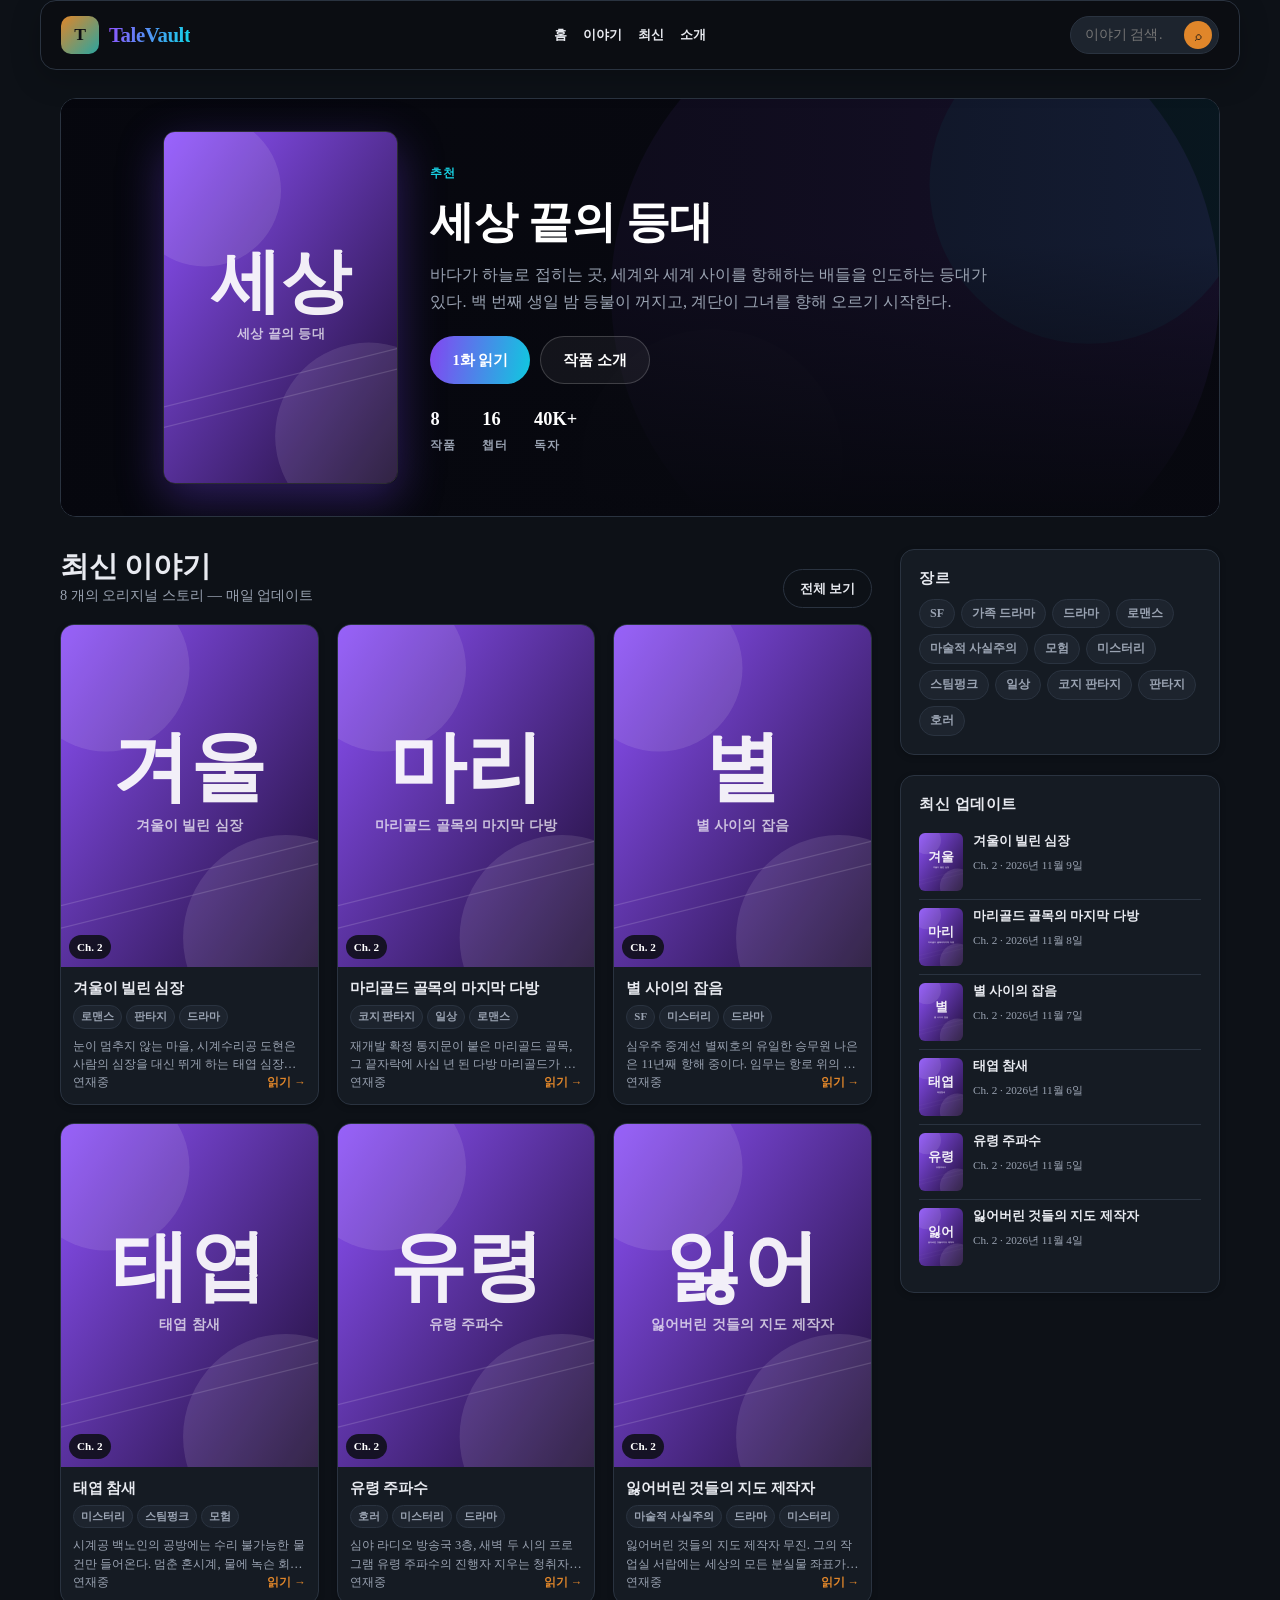
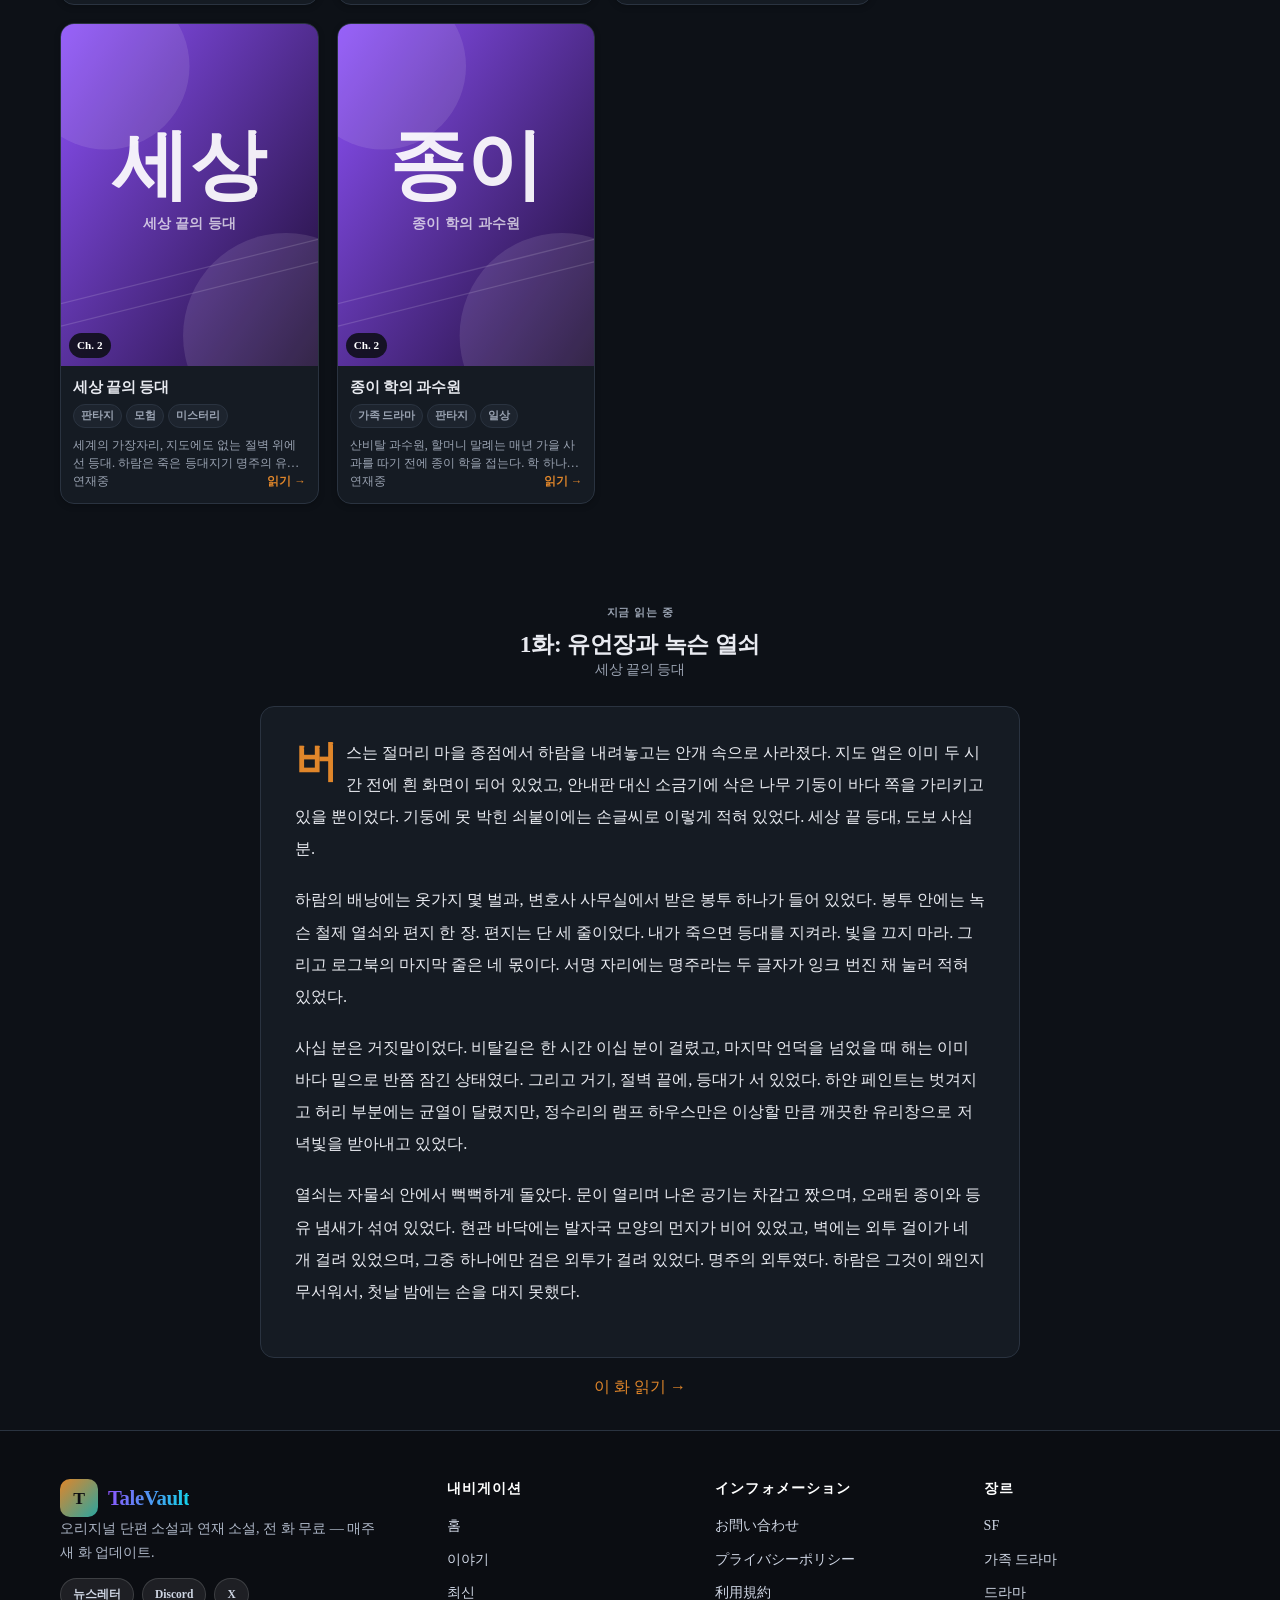
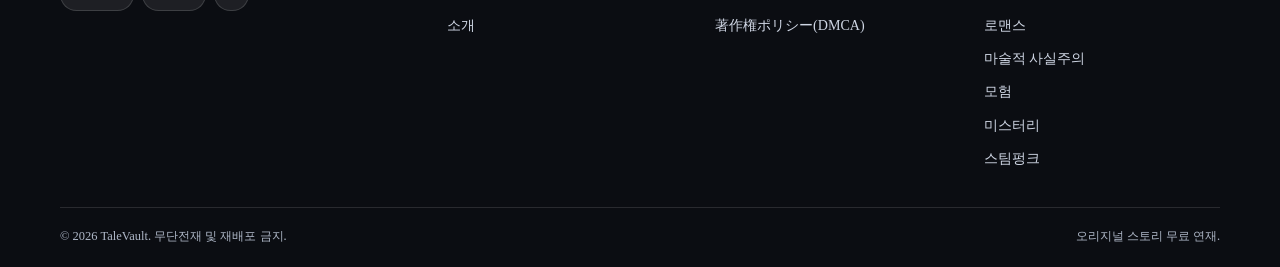
==== commit 62440442: "Add files via upload" ====
--- a/index.html
+++ b/index.html
@@ -16,44 +16,96 @@
 <meta property="og:url" content="https://talevault.mkm.fan/index.html">
 <meta property="og:locale" content="ko_KR">
 <meta name="twitter:card" content="summary_large_image">
-<meta name="twitter:title" content="TaleVault — 오리지널 이야기 무료 연재">
-<meta name="twitter:description" content="TaleVault는 오리지널 단편 소설과 연재 소설을 모은 독립 도서관입니다. 모든 작품은 TaleVault를 위해 집필되어 이곳에서 먼저, 전 화 무료로 공개됩니다.">
-<link rel="icon" type="image/png" href="/favicon.png">
-<link rel="preconnect" href="https://pagead2.googlesyndication.com" crossorigin>
-<link rel="stylesheet" href="/assets/css/mkm.css">
-<script>window.mkmPageAds = { header: false, sidebar: false, inReader: false, footer: false };</script>
-<script type="application/ld+json">{"@context": "https://schema.org", "@graph": [{"@type": "WebSite", "name": "TaleVault", "url": "https://talevault.mkm.fan", "inLanguage": "ko", "potentialAction": {"@type": "SearchAction", "target": "https://talevault.mkm.fan/search.html?s={query}", "query-input": "required name=query"}}, {"@type": "ItemList", "name": "최신 이야기", "itemListOrder": "https://schema.org/ItemListOrderDescending", "itemListElement": [{"@type": "ListItem", "position": 1, "url": "https://talevault.mkm.fan/story.html?id=lighthouse-worlds-end", "name": "세상 끝의 등대"}, {"@type": "ListItem", "position": 2, "url": "https://talevault.mkm.fan/story.html?id=clockwork-sparrow", "name": "태엽 참새"}, {"@type": "ListItem", "position": 3, "url": "https://talevault.mkm.fan/story.html?id=tea-shop-marigold", "name": "마리골드 골목의 마지막 다방"}, {"@type": "ListItem", "position": 4, "url": "https://talevault.mkm.fan/story.html?id=static-between-stars", "name": "별 사이의 잡음"}, {"@type": "ListItem", "position": 5, "url": "https://talevault.mkm.fan/story.html?id=cartographer-lost-things", "name": "잃어버린 것들의 지도 제작자"}, {"@type": "ListItem", "position": 6, "url": "https://talevault.mkm.fan/story.html?id=winters-borrowed-heart", "name": "겨울이 빌린 심장"}, {"@type": "ListItem", "position": 7, "url": "https://talevault.mkm.fan/story.html?id=ghost-frequency", "name": "유령 주파수"}, {"@type": "ListItem", "position": 8, "url": "https://talevault.mkm.fan/story.html?id=orchard-paper-cranes", "name": "종이 학의 과수원"}]}]}</script>
+<link rel="icon" type="image/png" href="favicon.png">
+<link rel="stylesheet" href="assets/css/mkm.css">
+<link rel="stylesheet" href="assets/css/site.css">
+<script type="application/ld+json">{"@context": "https://schema.org", "@graph": [{"@type": "WebSite", "name": "TaleVault", "url": "https://talevault.mkm.fan", "inLanguage": "ko", "potentialAction": {"@type": "SearchAction", "target": "https://talevault.mkm.fan/search.html?s={query}", "query-input": "required name=query"}}, {"@type": "ItemList", "name": "최신 이야기", "itemListElement": [{"@type": "ListItem", "position": 1, "url": "https://talevault.mkm.fan/story.html?id=lighthouse-worlds-end", "name": "세상 끝의 등대"}, {"@type": "ListItem", "position": 2, "url": "https://talevault.mkm.fan/story.html?id=clockwork-sparrow", "name": "태엽 참새"}, {"@type": "ListItem", "position": 3, "url": "https://talevault.mkm.fan/story.html?id=tea-shop-marigold", "name": "마리골드 골목의 마지막 다방"}, {"@type": "ListItem", "position": 4, "url": "https://talevault.mkm.fan/story.html?id=static-between-stars", "name": "별 사이의 잡음"}, {"@type": "ListItem", "position": 5, "url": "https://talevault.mkm.fan/story.html?id=cartographer-lost-things", "name": "잃어버린 것들의 지도 제작자"}, {"@type": "ListItem", "position": 6, "url": "https://talevault.mkm.fan/story.html?id=winters-borrowed-heart", "name": "겨울이 빌린 심장"}, {"@type": "ListItem", "position": 7, "url": "https://talevault.mkm.fan/story.html?id=ghost-frequency", "name": "유령 주파수"}, {"@type": "ListItem", "position": 8, "url": "https://talevault.mkm.fan/story.html?id=orchard-paper-cranes", "name": "종이 학의 과수원"}]}]}</script>
 </head>
-<body data-route="home">
-<a class="mkm-skip" href="#main">본문 바로가기</a>
-<main id="main">
-<section class="mkm-hero"><div class="mkm-hero-slides" id="hero-slides"></div><div class="mkm-hero-copy"><div class="mkm-container"><div class="mkm-hero-text" id="hero-text"></div></div></div><div class="mkm-hero-nav"><button id="hero-prev" type="button">←</button><button id="hero-next" type="button">→</button><div class="mkm-hero-dots" id="hero-dots"></div></div></section>
-<div class="mkm-ad-slot mkm-ad-header" id="ad-header"><div class="mkm-ad-inner"><span>광고</span></div></div>
-<section class="mkm-container mkm-main">
-<div class="mkm-layout">
-<div class="mkm-main-col">
-<section class="mkm-grid-section">
-<div class="mkm-home-section-head"><div><h2 class="mkm-title">최신 이야기</h2><p class="mkm-subtitle" id="count-line">불러오는 중…</p></div><a class="mkm-viewall" href="search.html">전체 보기</a></div>
-<div class="mkm-grid" id="grid"></div>
-</section>
-</div>
-<aside class="mkm-sidebar">
-<div class="mkm-ad-slot mkm-ad-sidebar" id="ad-sidebar"><div class="mkm-ad-inner"><span>광고</span></div></div>
-<section class="mkm-widget"><h3 class="mkm-widget-title">장르</h3><ul class="mkm-genre-list" id="sidebar-genres"></ul></section>
-<section class="mkm-widget"><h3 class="mkm-widget-title">최신 업데이트</h3><ul class="mkm-updates" id="sidebar-updates"></ul></section>
-</aside>
-</div>
-</section>
-<section class="mkm-section"><div class="mkm-container"><div class="mkm-home-feature" id="home-feature"></div></div></section>
-<section class="mkm-section"><div class="mkm-container"><div class="mkm-home-reader" id="home-reader"></div></div></section>
-<div class="mkm-ad-slot mkm-ad-footer" id="ad-footer"><div class="mkm-ad-inner"><span>광고</span></div></div>
+<body data-page="home" id="mkm-top">
+<a class="mkm-skip-link" href="#content">본문 바로가기</a>
+
+<header class="mkm-header is-sticky">
+  <div class="mkm-container mkm-header-inner">
+    <div class="mkm-brand">
+      <a class="mkm-logo" href="index.html" aria-label="ホーム">
+        <span class="mkm-logo-mark">T</span>
+        <span class="mkm-logo-text">TaleVault</span>
+      </a>
+    </div>
+    <nav class="mkm-nav" aria-label="メインメニュー">
+      <ul class="mkm-menu">
+        <li><a href="index.html">홈</a></li>
+        <li><a href="search.html">이야기</a></li>
+        <li><a href="index.html#latest">최신</a></li>
+        <li><a href="about.html">소개</a></li>
+      </ul>
+    </nav>
+    <div class="mkm-header-actions">
+      <form class="mkm-search" role="search" action="search.html" method="get">
+        <input type="search" name="s" placeholder="이야기 검색…" aria-label="이야기 검색">
+        <button type="submit" aria-label="検索">⌕</button>
+      </form>
+      <button type="button" class="mkm-menu-toggle" aria-expanded="false" aria-controls="mkm-mobile-menu">
+        <span class="mkm-menu-toggle-icon" aria-hidden="true"></span><span class="mkm-menu-toggle-label">메뉴</span>
+      </button>
+    </div>
+  </div>
+  <div class="mkm-mobile-menu" id="mkm-mobile-menu"><div class="mkm-container">
+    <ul class="mkm-mobile-nav">
+      <li><a href="index.html">홈</a></li>
+      <li><a href="search.html">이야기</a></li>
+      <li><a href="index.html#latest">최신</a></li>
+      <li><a href="about.html">소개</a></li>
+    </ul>
+    <form class="mkm-search" role="search" action="search.html" method="get">
+      <input type="search" name="s" placeholder="이야기 검색…" aria-label="이야기 검색">
+      <button type="submit" aria-label="検索">⌕</button>
+    </form>
+  </div></div>
+</header>
+<div data-ad="header"></div>
+
+<main id="content" class="mkm-main">
+  <div id="home-root"></div>
 </main>
-<footer class="mkm-footer"><div class="mkm-container"><div class="mkm-footer-grid has-four">
-<div class="mkm-footer-about"><div class="mkm-logo"><img src="/favicon.png" alt="홈"><span>TaleVault</span></div><p class="mkm-about-text">오리지널 이야기 보관소 — 단편과 연재 소설을 매일 무료로.</p></div>
-<div class="mkm-footer-col"><h3>내비게이션</h3><ul><li><a href="/index.html">홈</a></li><li><a href="/search.html">이야기 목록</a></li><li><a href="/search.html?s=%EB%93%9C%EB%9D%BC%EB%A7%88">드라마</a></li><li><a href="/search.html?s=%ED%8C%90%ED%83%80%EC%A7%80">판타지</a></li></ul></div>
-<div class="mkm-footer-col"><h3>안내</h3><ul><li><a href="/about.html">사이트 소개</a></li><li><a href="/privacy.html">개인정보 처리방침</a></li><li><a href="/dmca.html">저작권 안내</a></li><li><a href="/contact.html">문의하기</a></li></ul></div>
-<div class="mkm-footer-col"><h3>장르</h3><ul class="mkm-footer-genres" id="footer-genres"></ul></div>
-</div><div class="mkm-footer-bottom">© 2026 TaleVault. 무단전재 및 재배포 금지. <span>오리지널 스토리 무료 연재.</span></div></div></footer>
-<script src="/assets/js/app.js?v=2"></script>
+<div data-ad="footer"></div>
+
+<footer class="mkm-footer">
+  <div class="mkm-container">
+    <div class="mkm-footer-grid has-four">
+      <div class="mkm-footer-brand">
+        <a class="mkm-footer-logo" href="index.html"><span class="mkm-logo-mark">T</span><span class="mkm-logo-text">TaleVault</span></a>
+        <p class="mkm-footer-about"></p>
+        <div class="mkm-social"></div>
+      </div>
+      <div class="mkm-footer-col"><h3>내비게이션</h3>
+        <ul class="mkm-footer-menu">
+          <li><a href="index.html">홈</a></li>
+          <li><a href="search.html">이야기</a></li>
+          <li><a href="index.html#latest">최신</a></li>
+          <li><a href="about.html">소개</a></li>
+        </ul>
+      </div>
+      <div class="mkm-footer-col"><h3>インフォメーション</h3>
+        <ul class="mkm-footer-menu">
+          <li><a href="contact.html">お問い合わせ</a></li>
+          <li><a href="privacy.html">プライバシーポリシー</a></li>
+          <li><a href="terms.html">利用規約</a></li>
+          <li><a href="dmca.html">著作権ポリシー(DMCA)</a></li>
+        </ul>
+      </div>
+      <div class="mkm-footer-col"><h3>장르</h3>
+        <ul class="mkm-footer-menu mkm-footer-genres"></ul>
+      </div>
+    </div>
+    <div class="mkm-footer-bottom"><span>© <span data-year>2026</span> TaleVault. 무단전재 및 재배포 금지.</span><span>오리지널 스토리 무료 연재.</span></div>
+  </div>
+</footer>
+<button type="button" class="mkm-back-to-top" aria-label="トップへ戻る">↑</button>
+
+
+
+
+<script src="assets/js/app.js?v=3"></script>
 </body>
 </html>
--- a/assets/css/site.css
+++ b/assets/css/site.css
@@ -0,0 +1,45 @@
+/* =========================================================
+   TaleVault — extra styles
+   (theme ki asli style.css = mkm.css, usme haath nahi lagaya.
+    Ye file sirf wo cheezein add karti hai jo static reader ke
+    liye chahiye: stats row, reader tools, progress, paged mode)
+   ========================================================= */
+
+/* hero stats row (index.php ke .mkm-stats markup ke liye base styles) */
+.mkm-stats{display:flex;flex-wrap:wrap;gap:26px;margin-top:20px}
+.mkm-stat{display:flex;flex-direction:column;gap:2px}
+.mkm-stat-num{font-size:1.15rem;font-weight:900;color:#fff}
+.mkm-stat-label{font-size:.72rem;text-transform:uppercase;letter-spacing:.08em;color:var(--mkm-muted);font-weight:700}
+.mkm-badge{display:inline-flex;align-items:center;gap:6px;padding:5px 12px;border-radius:999px;background:rgba(144,83,255,.14);border:1px solid rgba(144,83,255,.35);color:#c9b4ff;font-size:.72rem;font-weight:800;text-transform:uppercase;letter-spacing:.08em;margin-bottom:12px}
+
+/* reader toolbar */
+.mkm-reader-tools{display:flex;align-items:center;gap:8px;flex-wrap:wrap}
+.mkm-reader-tools select{background:var(--mkm-surface-2);color:var(--mkm-text);border:1px solid var(--mkm-border);border-radius:999px;padding:8px 12px;font:inherit;font-size:.82rem;font-weight:700;cursor:pointer;outline:0}
+.mkm-reader-tools select:focus-visible{outline:2px solid var(--mkm-accent)}
+
+/* reading progress bar (sticky, header ke neeche) */
+.mkm-progress{position:sticky;top:0;z-index:40;height:3px;background:transparent;pointer-events:none}
+.mkm-progress-bar{height:100%;width:0;background:linear-gradient(90deg,#9053ff,#12d4e7);transition:width .1s linear}
+body.mkm-reading .mkm-header.is-sticky{top:3px}
+
+/* paged mode: ek page, centre me */
+.mkm-reader-images.is-paged{display:flex;justify-content:center}
+.mkm-reader-images.is-paged img{width:auto;max-width:100%;max-height:80vh;margin:0 auto;border-radius:8px}
+.mkm-reader-images img{background:var(--mkm-surface-2);min-height:90px}
+
+/* page width toggle (strip mode) */
+.mkm-reader.narrow{max-width:640px}
+.mkm-reader.wide{max-width:1100px}
+
+/* chapter list me "read" state */
+.mkm-chapter-list li.is-current a{background:var(--mkm-surface-2);color:var(--mkm-accent)}
+.mkm-chapter-list .pgs{font-size:.7rem;color:var(--mkm-muted);white-space:nowrap}
+
+/* home reader preview: placeholder pages thori chhoti */
+.mkm-home-reader .mkm-reader-images img{background:#0d0f16}
+
+/* search results page spacing */
+.mkm-search-results{padding:6px 0 10px}
+
+/* footer social chips ke icons ke liye chhota gap fix */
+.mkm-social a{gap:6px}
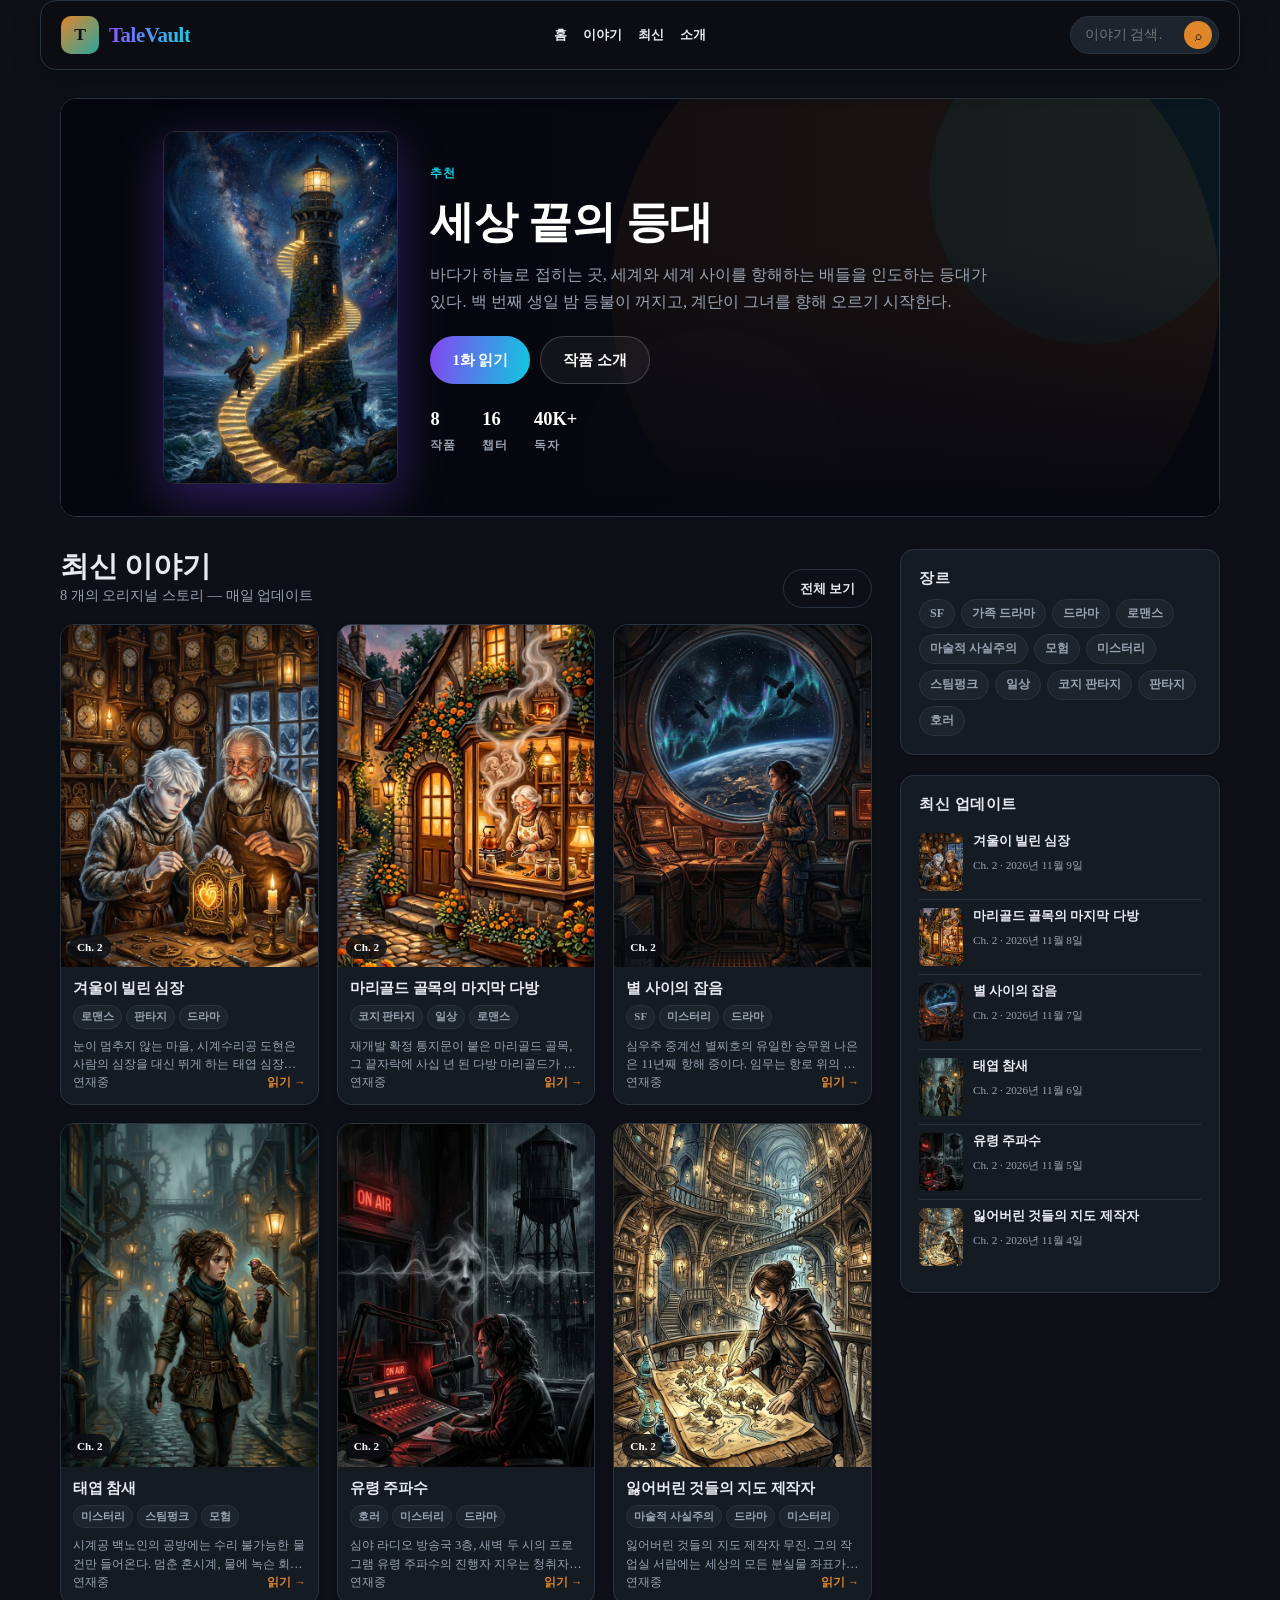
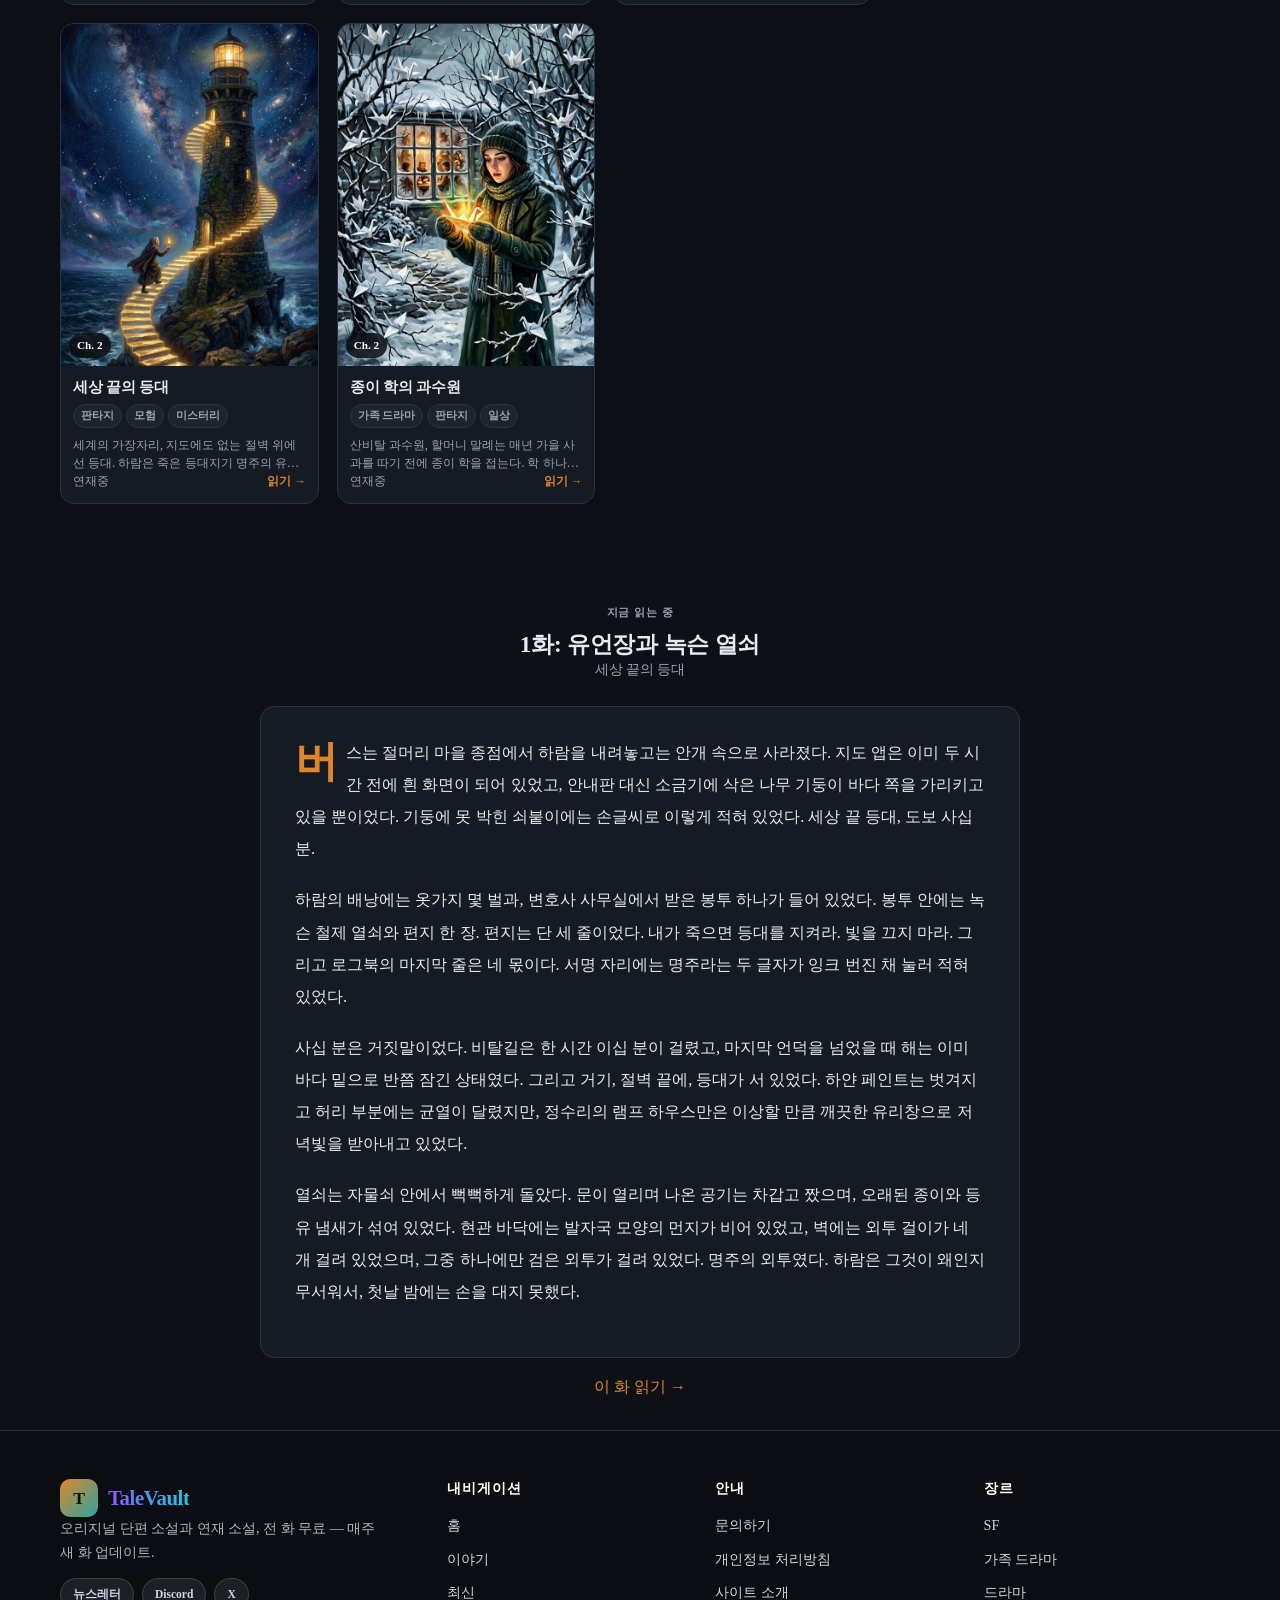
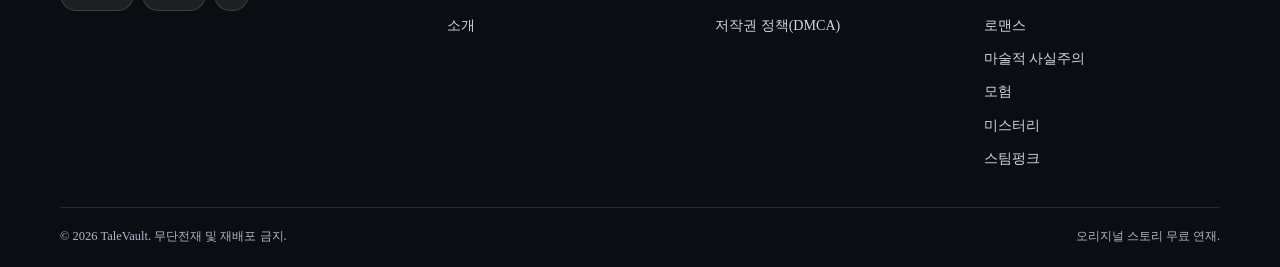
==== commit 1e1e8304: "Add files via upload" ====
--- a/index.html
+++ b/index.html
@@ -27,12 +27,12 @@
 <header class="mkm-header is-sticky">
   <div class="mkm-container mkm-header-inner">
     <div class="mkm-brand">
-      <a class="mkm-logo" href="index.html" aria-label="ホーム">
+      <a class="mkm-logo" href="index.html" aria-label="홈">
         <span class="mkm-logo-mark">T</span>
         <span class="mkm-logo-text">TaleVault</span>
       </a>
     </div>
-    <nav class="mkm-nav" aria-label="メインメニュー">
+    <nav class="mkm-nav" aria-label="주 메뉴">
       <ul class="mkm-menu">
         <li><a href="index.html">홈</a></li>
         <li><a href="search.html">이야기</a></li>
@@ -43,7 +43,7 @@
     <div class="mkm-header-actions">
       <form class="mkm-search" role="search" action="search.html" method="get">
         <input type="search" name="s" placeholder="이야기 검색…" aria-label="이야기 검색">
-        <button type="submit" aria-label="検索">⌕</button>
+        <button type="submit" aria-label="검색">⌕</button>
       </form>
       <button type="button" class="mkm-menu-toggle" aria-expanded="false" aria-controls="mkm-mobile-menu">
         <span class="mkm-menu-toggle-icon" aria-hidden="true"></span><span class="mkm-menu-toggle-label">메뉴</span>
@@ -59,7 +59,7 @@
     </ul>
     <form class="mkm-search" role="search" action="search.html" method="get">
       <input type="search" name="s" placeholder="이야기 검색…" aria-label="이야기 검색">
-      <button type="submit" aria-label="検索">⌕</button>
+      <button type="submit" aria-label="검색">⌕</button>
     </form>
   </div></div>
 </header>
@@ -86,12 +86,12 @@
           <li><a href="about.html">소개</a></li>
         </ul>
       </div>
-      <div class="mkm-footer-col"><h3>インフォメーション</h3>
+      <div class="mkm-footer-col"><h3>안내</h3>
         <ul class="mkm-footer-menu">
-          <li><a href="contact.html">お問い合わせ</a></li>
-          <li><a href="privacy.html">プライバシーポリシー</a></li>
-          <li><a href="terms.html">利用規約</a></li>
-          <li><a href="dmca.html">著作権ポリシー(DMCA)</a></li>
+          <li><a href="contact.html">문의하기</a></li>
+          <li><a href="privacy.html">개인정보 처리방침</a></li>
+          <li><a href="about.html">사이트 소개</a></li>
+          <li><a href="dmca.html">저작권 정책(DMCA)</a></li>
         </ul>
       </div>
       <div class="mkm-footer-col"><h3>장르</h3>
@@ -101,7 +101,7 @@
     <div class="mkm-footer-bottom"><span>© <span data-year>2026</span> TaleVault. 무단전재 및 재배포 금지.</span><span>오리지널 스토리 무료 연재.</span></div>
   </div>
 </footer>
-<button type="button" class="mkm-back-to-top" aria-label="トップへ戻る">↑</button>
+<button type="button" class="mkm-back-to-top" aria-label="맨 위로">↑</button>
 
 
 
